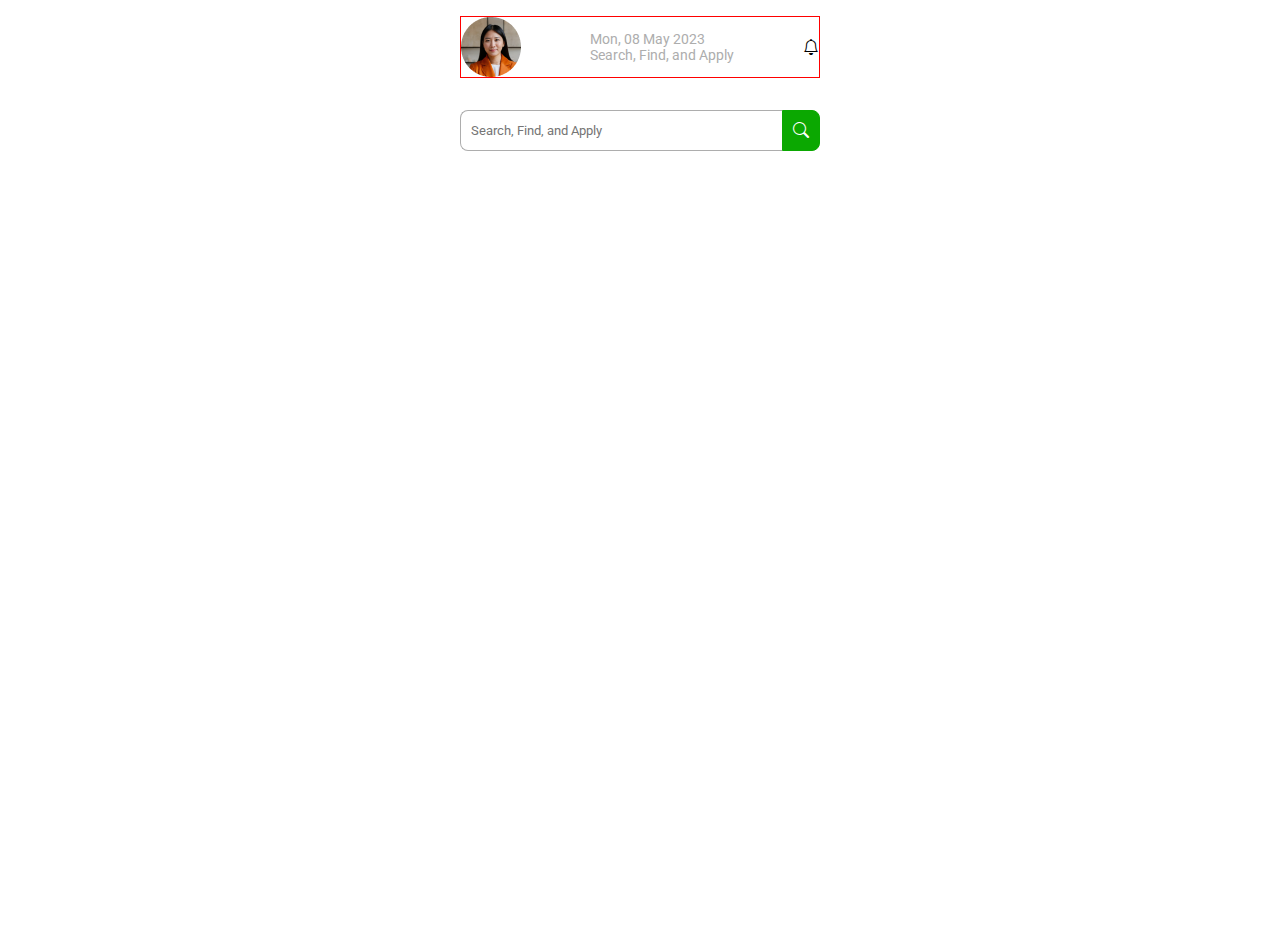
==== html/find.html @ 05605bb0 "wordapp" ====
<!DOCTYPE html>
<html lang="en">
    <head>
        <meta charset="UTF-8">
        <meta http-equiv="X-UA-Compatible" content="IE=edge">
        <meta name="viewport" content="width=device-width, initial-scale=1.0">
        <title>Document</title>
        <link rel="stylesheet" href="../css/find.css">
        <link rel="preconnect" href="https://fonts.googleapis.com">
    <link rel="preconnect" href="https://fonts.gstatic.com" crossorigin>
    <link href="https://fonts.googleapis.com/css2?family=Roboto:wght@100;300;400;500;700&display=swap" rel="stylesheet">
    <link rel="stylesheet" href="https://cdn.jsdelivr.net/npm/bootstrap-icons@1.10.5/font/bootstrap-icons.css">
    </head>
<body>
    <div class="container">
        <div class="wrapper">
            <div class="content">
                <div class="perfil">
                    <img src="../img/Image-60.png" alt="">
                    <div class="fecha">
                        <span>Mon, 08 May 2023</spa>
                        <p>Search, Find, and Apply</p>
                    </div>
                    <i class="bi bi-bell"></i>
                </div>
                <div class="search">
                    <input class="buscador" type="text" placeholder="Search, Find, and Apply">
                    <div class="lupa">
                        <i class="bi bi-search"></i>
                    </div>
                </div>
                <div class="prepar-job">

                </div>
                <div class="jobs">

                </div>
            </div>
        </div>
    </div>
</body>
</html>
---- css/find.css ----
@import "./css/button.css";

:root {
    --green: #0CA900;
    --black: #000000;
    --white: #ffffff;
    --gray: #adadad;
}

/*conig*/
* {
    margin: 0;
    padding: 0;
    font-family: Roboto;
}

.wrapper {
    max-width: 360px;
   /* border: 1px solid red;*/
    margin: auto;
    height: 100%;
    display: flex;
    padding: 16px;
}

/*container*/
.container {
    background: var(--white);
    height: 100vh;
}

.content {
    /*border: 1px solid blue;*/
    width: 100%;
    display: flex;
    flex-direction: column;
    gap: 32px;
}

/*.container h1 {
    text-align: center;
    color: var(--white);
    font-weight: 500;
}*/

/*find*/

.perfil {
    display: flex;
    justify-content: space-between;
    align-items: center;
    align-self: stretch;
    border: 1px solid red;
}

    .fecha span {
        color: var(--gray);
        font-size: 14px;
    }

.fecha {
    display: flex;
    flex-direction: column;
    justify-content: center;
    align-items: flex-start;
    gap: 4px;
}

/*SEARCH*/

.search {
    display: flex;
align-items: center;
align-self: stretch;
}

.lupa{
    display: flex;
padding: 10px;
flex-direction: column;
align-items: flex-start;
gap: 10px;
border-radius: 0px 8px 8px 0px;
border: 1px solid var(--verde, #0BA801);
background: var(--verde, #0BA801);
color: var(--white);
}

.buscador {
    display: flex;
padding: 10px;
align-items: center;
gap: 10px;
flex: 1 0 0;
align-self: stretch;
border-radius: 8px 0px 0px 8px;
border: 1px solid var(--gray);
border-right: none;
background: #FFF;
}
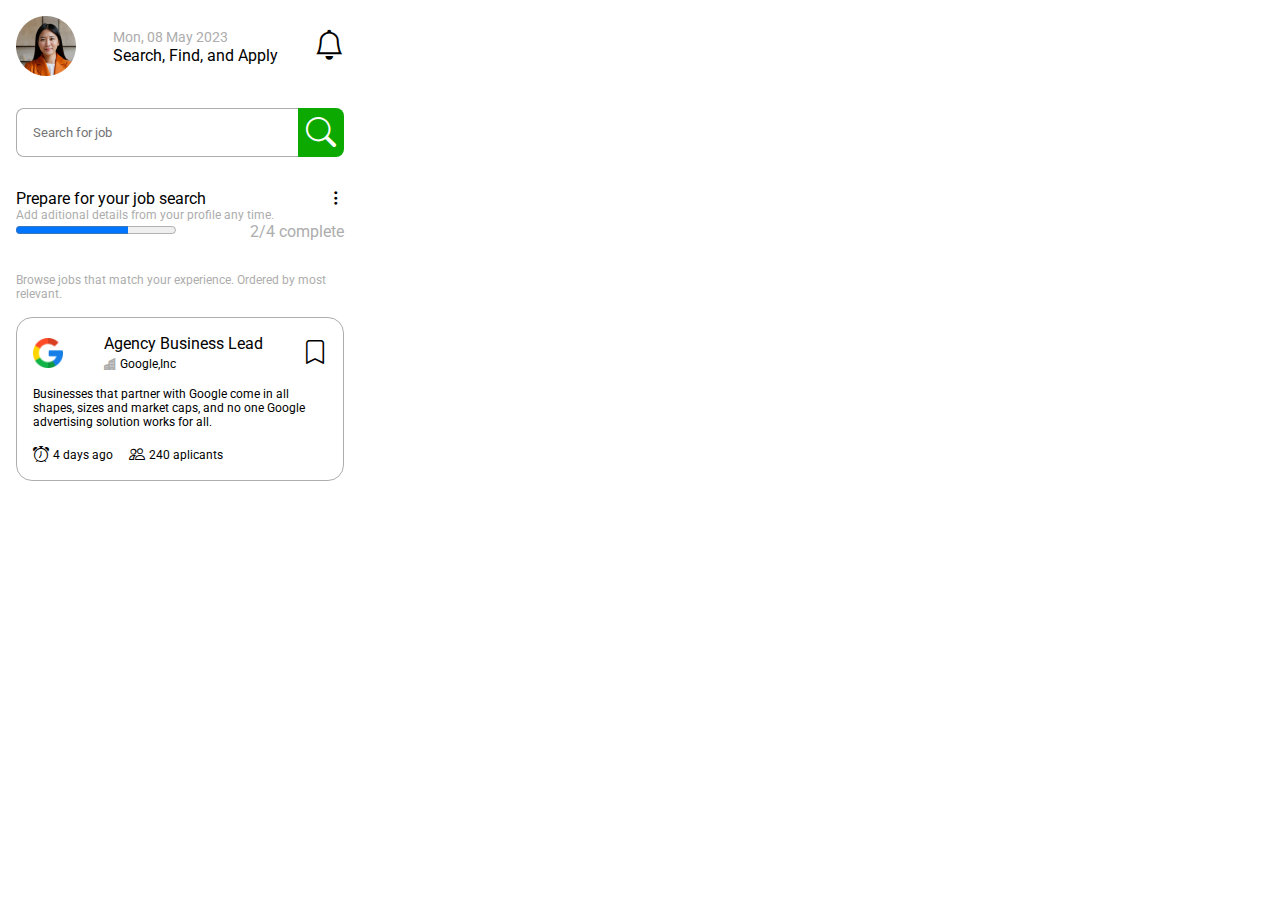
==== commit ea3c704f: "examen5" ====
--- a/html/find.html
+++ b/html/find.html
@@ -1,42 +1,80 @@
 <!DOCTYPE html>
 <html lang="en">
-    <head>
-        <meta charset="UTF-8">
-        <meta http-equiv="X-UA-Compatible" content="IE=edge">
-        <meta name="viewport" content="width=device-width, initial-scale=1.0">
-        <title>Document</title>
-        <link rel="stylesheet" href="../css/find.css">
-        <link rel="preconnect" href="https://fonts.googleapis.com">
-    <link rel="preconnect" href="https://fonts.gstatic.com" crossorigin>
-    <link href="https://fonts.googleapis.com/css2?family=Roboto:wght@100;300;400;500;700&display=swap" rel="stylesheet">
-    <link rel="stylesheet" href="https://cdn.jsdelivr.net/npm/bootstrap-icons@1.10.5/font/bootstrap-icons.css">
-    </head>
+<head>
+  <meta charset="UTF-8">
+  <meta http-equiv="X-UA-Compatible" content="IE=edge">
+  <meta name="viewport" content="width=device-width, initial-scale=1.0">
+  <title>Document</title>
+  <link rel="stylesheet" href="../css/index.css">
+  <link rel="preconnect" href="https://fonts.googleapis.com">
+  <link rel="preconnect" href="https://fonts.gstatic.com" crossorigin>
+  <link href="https://fonts.googleapis.com/css2?family=Roboto:wght@100;300;400;500;700&display=swap" rel="stylesheet">
+  <link rel="stylesheet" href="https://cdn.jsdelivr.net/npm/bootstrap-icons@1.10.5/font/bootstrap-icons.css">
+</head>
 <body>
-    <div class="container">
-        <div class="wrapper">
-            <div class="content">
-                <div class="perfil">
-                    <img src="../img/Image-60.png" alt="">
-                    <div class="fecha">
-                        <span>Mon, 08 May 2023</spa>
-                        <p>Search, Find, and Apply</p>
-                    </div>
-                    <i class="bi bi-bell"></i>
-                </div>
-                <div class="search">
-                    <input class="buscador" type="text" placeholder="Search, Find, and Apply">
-                    <div class="lupa">
-                        <i class="bi bi-search"></i>
-                    </div>
-                </div>
-                <div class="prepar-job">
-
-                </div>
-                <div class="jobs">
-
+  <div class="container">
+    <div class="wrapper">
+      <div class="content">
+        <div class="perfil__content">
+          <div class="perfil">
+            <img src="../img/Image-60.png" alt="" width="60px">
+            <div class="description">
+              <span>Mon, 08 May 2023</span>
+              <p>Search, Find, and Apply</p>
+            </div>
+            <i class="bi bi-bell"></i>
+          </div>
+          <div class="search">
+            <input type="text" placeholder="Search for job">
+            <div class="icon">
+              <i class="bi bi-search"></i>
+            </div>
+          </div>
+          <div class="preparJob">
+            <div class="prepareJob__detail">
+              <div class="prepareJob__detail__content">
+                <h2>Prepare for your job search</h2>
+                <p>Add aditional details from your profile any time.</p>
+              </div>
+              <i class="bi bi-three-dots-vertical"></i>
+            </div>
+            <div class="prepareJob__complete">
+                <div class="bar">
+                    <progress id="file" max="100" value="70">70</progress>
+                    <label for="file">2/4 complete</label>
                 </div>
             </div>
+          </div>
+          <div class="jobs">
+            <p>Browse jobs that match your experience. Ordered by most relevant.</p>
+            <div class="job">
+              <div class="job__title">
+                <img src="../img/300221.png" alt="google" width="30">
+                <div class="job__title__details">
+                  <h2>Agency Business Lead</h2>
+                  <div class="job__title__details-agencia">
+                    <i class="bi bi-buildings-fill"></i>
+                    <p>Google,Inc</p>
+                  </div>
+                </div>
+                <i class="bi bi-bookmark"></i>
+              </div>
+              <p>Businesses that partner with Google come in all shapes, sizes and market caps, and no one Google advertising solution works for all.</p>
+              <div class="job__details">
+                <div class="job__details__time">
+                  <i class="bi bi-alarm"></i>
+                  <p>4 days ago</p>
+                </div>
+                <div class="job__details__aplicants">
+                  <i class="bi bi-people"></i>
+                  <p>240 aplicants</p>
+                </div>
+              </div>
+            </div>
+          </div>
         </div>
+      </div>
     </div>
+  </div>
 </body>
 </html>--- a/css/index.css
+++ b/css/index.css
@@ -0,0 +1,58 @@
+@import './button.css';
+@import './find.css';
+@import './jobs.css';
+@import './intro.css';
+
+
+
+:root {
+  --green: #0CA900;
+  --black: #000000;
+  --white: #ffffff;
+  --gray: #adadad;
+}
+
+/*cofig*/
+* {
+  margin: 0;
+  padding: 0;
+  font-family: Roboto;
+  box-sizing: border-box;
+}
+
+/*container*/
+.container {
+  height: 100vh;
+  width: 100%;
+}
+
+.wrapper {
+  max-width: 360px;
+  height: 100%;
+  /* border: 1px solid red; */
+}
+
+.content {
+  /* border: 1px solid blue; */
+  height: 100%;
+  display: flex;
+}
+
+.home {
+  display: flex;
+  flex-direction: column;
+  align-items: center;
+  justify-content: center;
+  gap: 64px;
+  background-color: var(--green);
+  height: 100%;
+  width: 100%;
+  padding: 16px;
+}
+
+.home h1 {
+  text-align: center;
+  color: var(--white);
+  font-weight: 500;
+}
+
